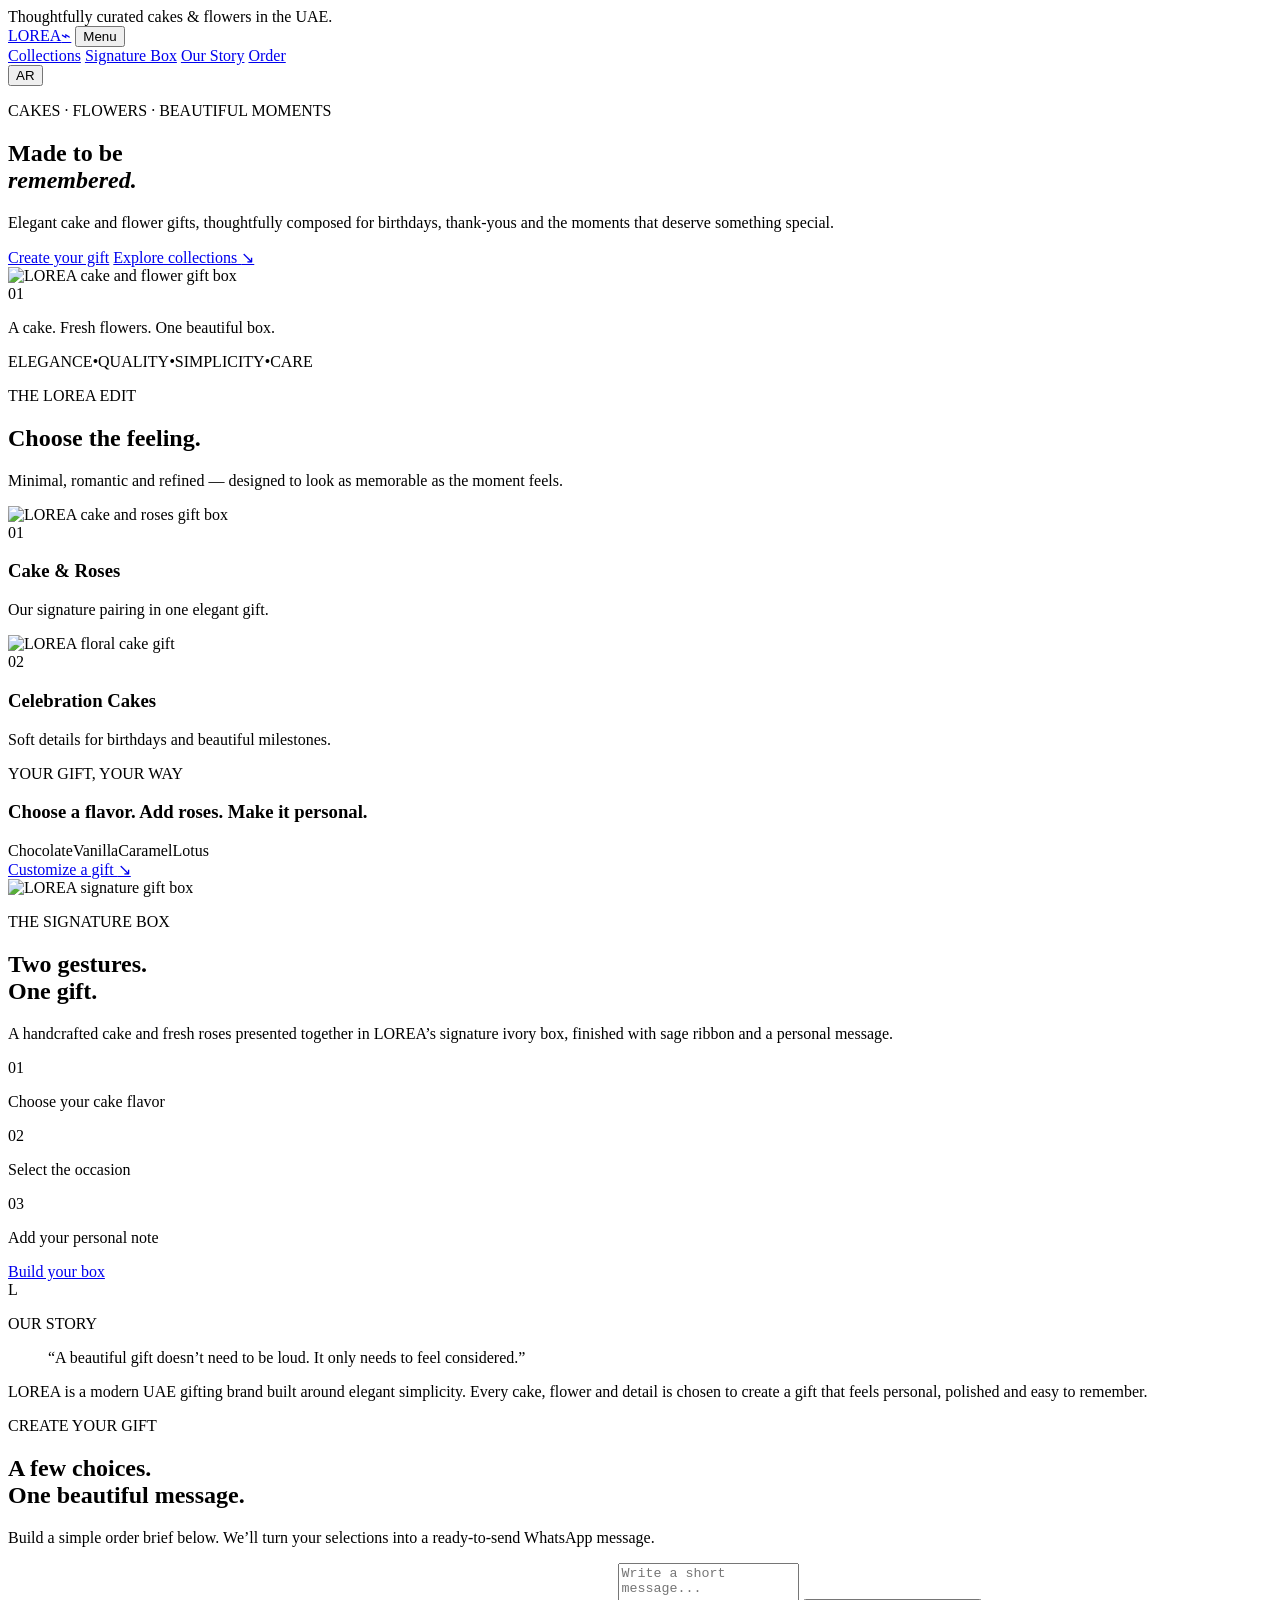
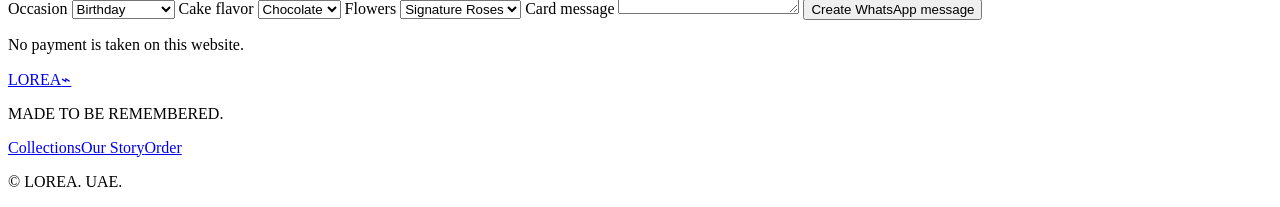
==== index.html @ e9dbecbe "Add LOREA landing page" ====
<!doctype html>
<html lang="en" dir="ltr">
<head>
  <meta charset="utf-8" />
  <meta name="viewport" content="width=device-width,initial-scale=1,viewport-fit=cover" />
  <meta name="theme-color" content="#F8F5F0" />
  <meta name="description" content="LOREA — elegant cakes, flowers and gifts made to be remembered." />
  <title>LOREA — Made to Be Remembered</title>
  <link rel="preconnect" href="https://fonts.googleapis.com">
  <link rel="preconnect" href="https://fonts.gstatic.com" crossorigin>
  <link href="https://fonts.googleapis.com/css2?family=Cormorant+Garamond:wght@400;500;600&family=Manrope:wght@300;400;500;600&display=swap" rel="stylesheet">
  <link rel="icon" href="assets/favicon.svg" type="image/svg+xml" />
  <link rel="stylesheet" href="styles.css" />
</head>
<body>
  <div class="announcement" data-i18n="announcement">Thoughtfully curated cakes & flowers in the UAE.</div>
  <header class="site-header" id="top">
    <a class="wordmark" href="#top" aria-label="LOREA home">LOREA<span class="leaf">⌁</span></a>
    <button class="menu-toggle" aria-label="Open menu" aria-expanded="false">Menu</button>
    <nav class="nav" aria-label="Primary navigation">
      <a href="#collections" data-i18n="navCollections">Collections</a>
      <a href="#signature" data-i18n="navSignature">Signature Box</a>
      <a href="#story" data-i18n="navStory">Our Story</a>
      <a href="#order" data-i18n="navOrder">Order</a>
    </nav>
    <button class="lang-toggle" type="button" aria-label="Switch language">AR</button>
  </header>

  <main>
    <section class="hero">
      <div class="hero-copy reveal">
        <p class="eyebrow" data-i18n="heroEyebrow">CAKES · FLOWERS · BEAUTIFUL MOMENTS</p>
        <h1 data-i18n="heroTitle">Made to be<br><em>remembered.</em></h1>
        <p class="hero-text" data-i18n="heroText">Elegant cake and flower gifts, thoughtfully composed for birthdays, thank-yous and the moments that deserve something special.</p>
        <div class="hero-actions">
          <a class="btn btn-dark" href="#order" data-i18n="heroCta">Create your gift</a>
          <a class="text-link" href="#collections" data-i18n="heroSecondary">Explore collections <span>↘</span></a>
        </div>
      </div>
      <div class="hero-visual reveal">
        <div class="hero-frame"><img src="assets/hero-gift.webp" alt="LOREA cake and flower gift box" fetchpriority="high"></div>
        <div class="hero-note"><span>01</span><p data-i18n="heroNote">A cake. Fresh flowers. One beautiful box.</p></div>
      </div>
    </section>

    <section class="trust-strip" aria-label="Brand values">
      <span data-i18n="value1">ELEGANCE</span><i>•</i><span data-i18n="value2">QUALITY</span><i>•</i><span data-i18n="value3">SIMPLICITY</span><i>•</i><span data-i18n="value4">CARE</span>
    </section>

    <section class="section collections" id="collections">
      <div class="section-heading reveal">
        <div><p class="eyebrow" data-i18n="collectionEyebrow">THE LOREA EDIT</p><h2 data-i18n="collectionTitle">Choose the feeling.</h2></div>
        <p data-i18n="collectionIntro">Minimal, romantic and refined — designed to look as memorable as the moment feels.</p>
      </div>
      <div class="collection-grid">
        <article class="collection-card collection-main reveal">
          <img src="assets/cake-roses.webp" alt="LOREA cake and roses gift box" loading="lazy">
          <div class="card-overlay"><span>01</span><div><h3 data-i18n="card1Title">Cake & Roses</h3><p data-i18n="card1Text">Our signature pairing in one elegant gift.</p></div></div>
        </article>
        <article class="collection-card reveal">
          <img src="assets/mothers-day.webp" alt="LOREA floral cake gift" loading="lazy">
          <div class="card-overlay"><span>02</span><div><h3 data-i18n="card2Title">Celebration Cakes</h3><p data-i18n="card2Text">Soft details for birthdays and beautiful milestones.</p></div></div>
        </article>
        <article class="editorial-card reveal">
          <p class="eyebrow" data-i18n="card3Eyebrow">YOUR GIFT, YOUR WAY</p>
          <h3 data-i18n="card3Title">Choose a flavor. Add roses. Make it personal.</h3>
          <div class="flavors">
            <span data-i18n="flavorChocolate">Chocolate</span><span data-i18n="flavorVanilla">Vanilla</span><span data-i18n="flavorCaramel">Caramel</span><span data-i18n="flavorLotus">Lotus</span>
          </div>
          <a class="text-link" href="#order" data-i18n="customizeLink">Customize a gift <span>↘</span></a>
        </article>
      </div>
    </section>

    <section class="signature" id="signature">
      <div class="signature-image reveal"><img src="assets/hero-gift.webp" alt="LOREA signature gift box" loading="lazy"></div>
      <div class="signature-copy reveal">
        <p class="eyebrow" data-i18n="signatureEyebrow">THE SIGNATURE BOX</p>
        <h2 data-i18n="signatureTitle">Two gestures.<br>One gift.</h2>
        <p data-i18n="signatureText">A handcrafted cake and fresh roses presented together in LOREA’s signature ivory box, finished with sage ribbon and a personal message.</p>
        <div class="signature-points">
          <div><span>01</span><p data-i18n="point1">Choose your cake flavor</p></div>
          <div><span>02</span><p data-i18n="point2">Select the occasion</p></div>
          <div><span>03</span><p data-i18n="point3">Add your personal note</p></div>
        </div>
        <a href="#order" class="btn btn-outline" data-i18n="signatureCta">Build your box</a>
      </div>
    </section>

    <section class="story section" id="story">
      <div class="story-mark reveal">L</div>
      <div class="story-copy reveal">
        <p class="eyebrow" data-i18n="storyEyebrow">OUR STORY</p>
        <blockquote data-i18n="storyQuote">“A beautiful gift doesn’t need to be loud. It only needs to feel considered.”</blockquote>
        <p data-i18n="storyText">LOREA is a modern UAE gifting brand built around elegant simplicity. Every cake, flower and detail is chosen to create a gift that feels personal, polished and easy to remember.</p>
      </div>
    </section>

    <section class="order-section" id="order">
      <div class="order-intro reveal">
        <p class="eyebrow" data-i18n="orderEyebrow">CREATE YOUR GIFT</p>
        <h2 data-i18n="orderTitle">A few choices.<br>One beautiful message.</h2>
        <p data-i18n="orderIntro">Build a simple order brief below. We’ll turn your selections into a ready-to-send WhatsApp message.</p>
      </div>
      <form class="order-builder reveal" id="orderForm">
        <label><span data-i18n="labelOccasion">Occasion</span>
          <select id="occasion"><option>Birthday</option><option>Thank You</option><option>Anniversary</option><option>Just Because</option><option>Other</option></select>
        </label>
        <label><span data-i18n="labelFlavor">Cake flavor</span>
          <select id="flavor"><option>Chocolate</option><option>Vanilla</option><option>Caramel</option><option>Lotus</option></select>
        </label>
        <label><span data-i18n="labelFlowers">Flowers</span>
          <select id="flowers"><option>Signature Roses</option><option>More Roses</option><option>No Flowers</option></select>
        </label>
        <label><span data-i18n="labelMessage">Card message</span>
          <textarea id="message" rows="3" maxlength="140" placeholder="Write a short message..."></textarea>
        </label>
        <button class="btn btn-dark" type="submit" data-i18n="orderButton">Create WhatsApp message</button>
        <p class="form-note" data-i18n="formNote">No payment is taken on this website.</p>
      </form>
    </section>
  </main>

  <footer class="footer">
    <div><a class="wordmark footer-logo" href="#top">LOREA<span class="leaf">⌁</span></a><p>MADE TO BE REMEMBERED.</p></div>
    <div class="footer-links"><a href="#collections" data-i18n="navCollections">Collections</a><a href="#story" data-i18n="navStory">Our Story</a><a href="#order" data-i18n="navOrder">Order</a></div>
    <p class="copyright">© <span id="year"></span> LOREA. UAE.</p>
  </footer>

  <div class="toast" role="status" aria-live="polite"></div>
  <script src="script.js"></script>
</body>
</html>
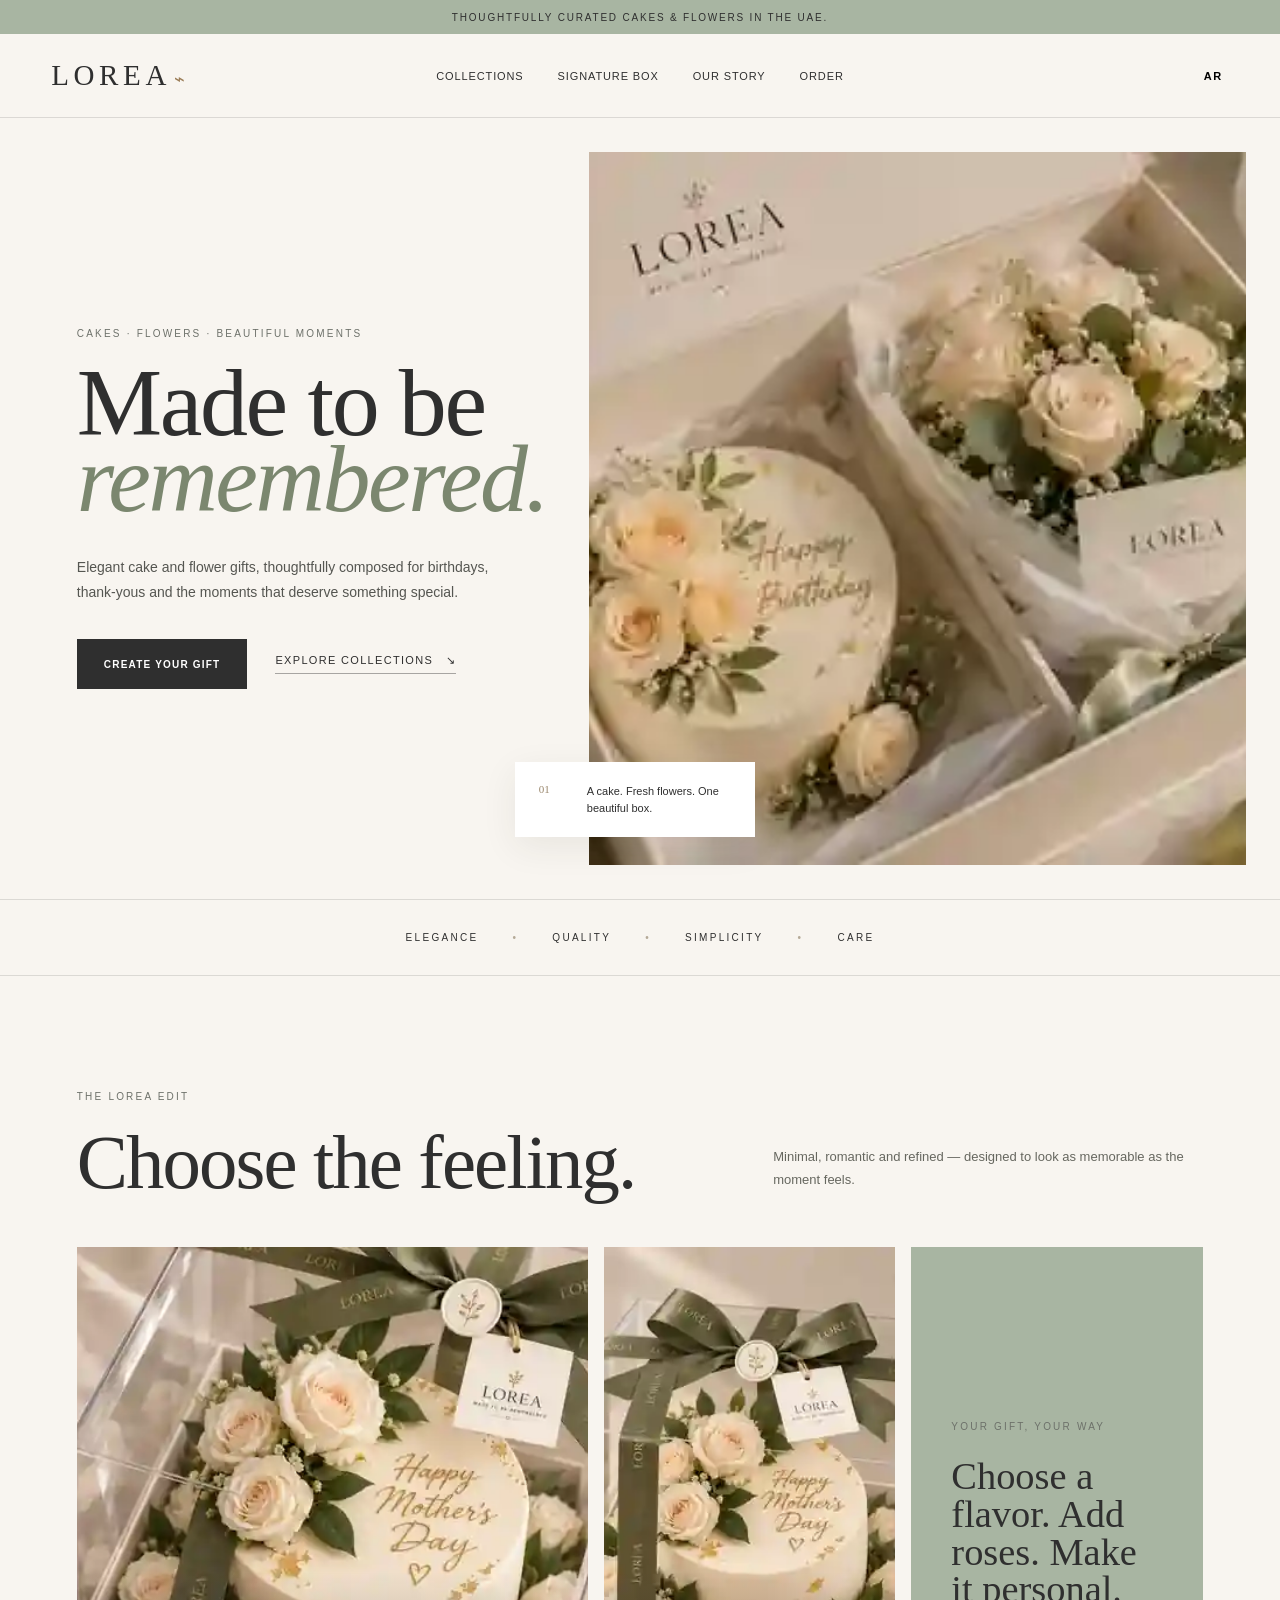
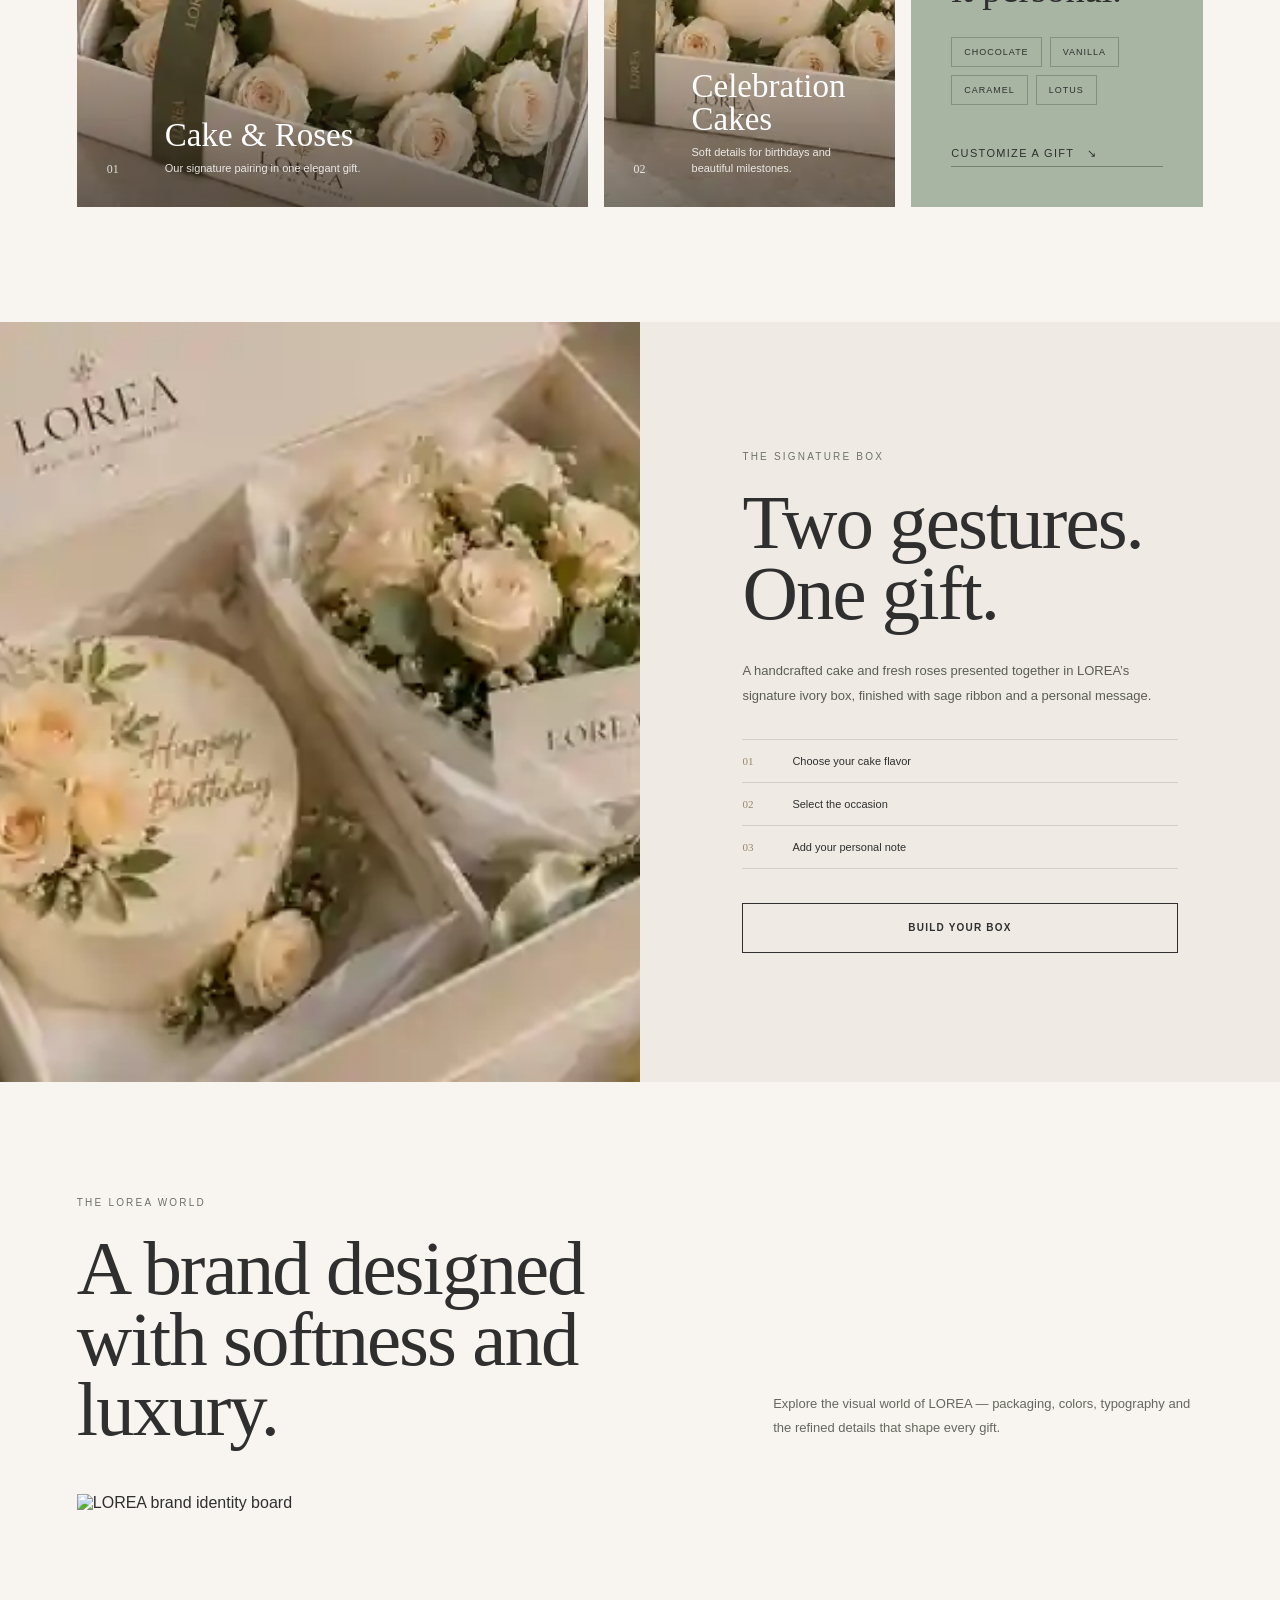
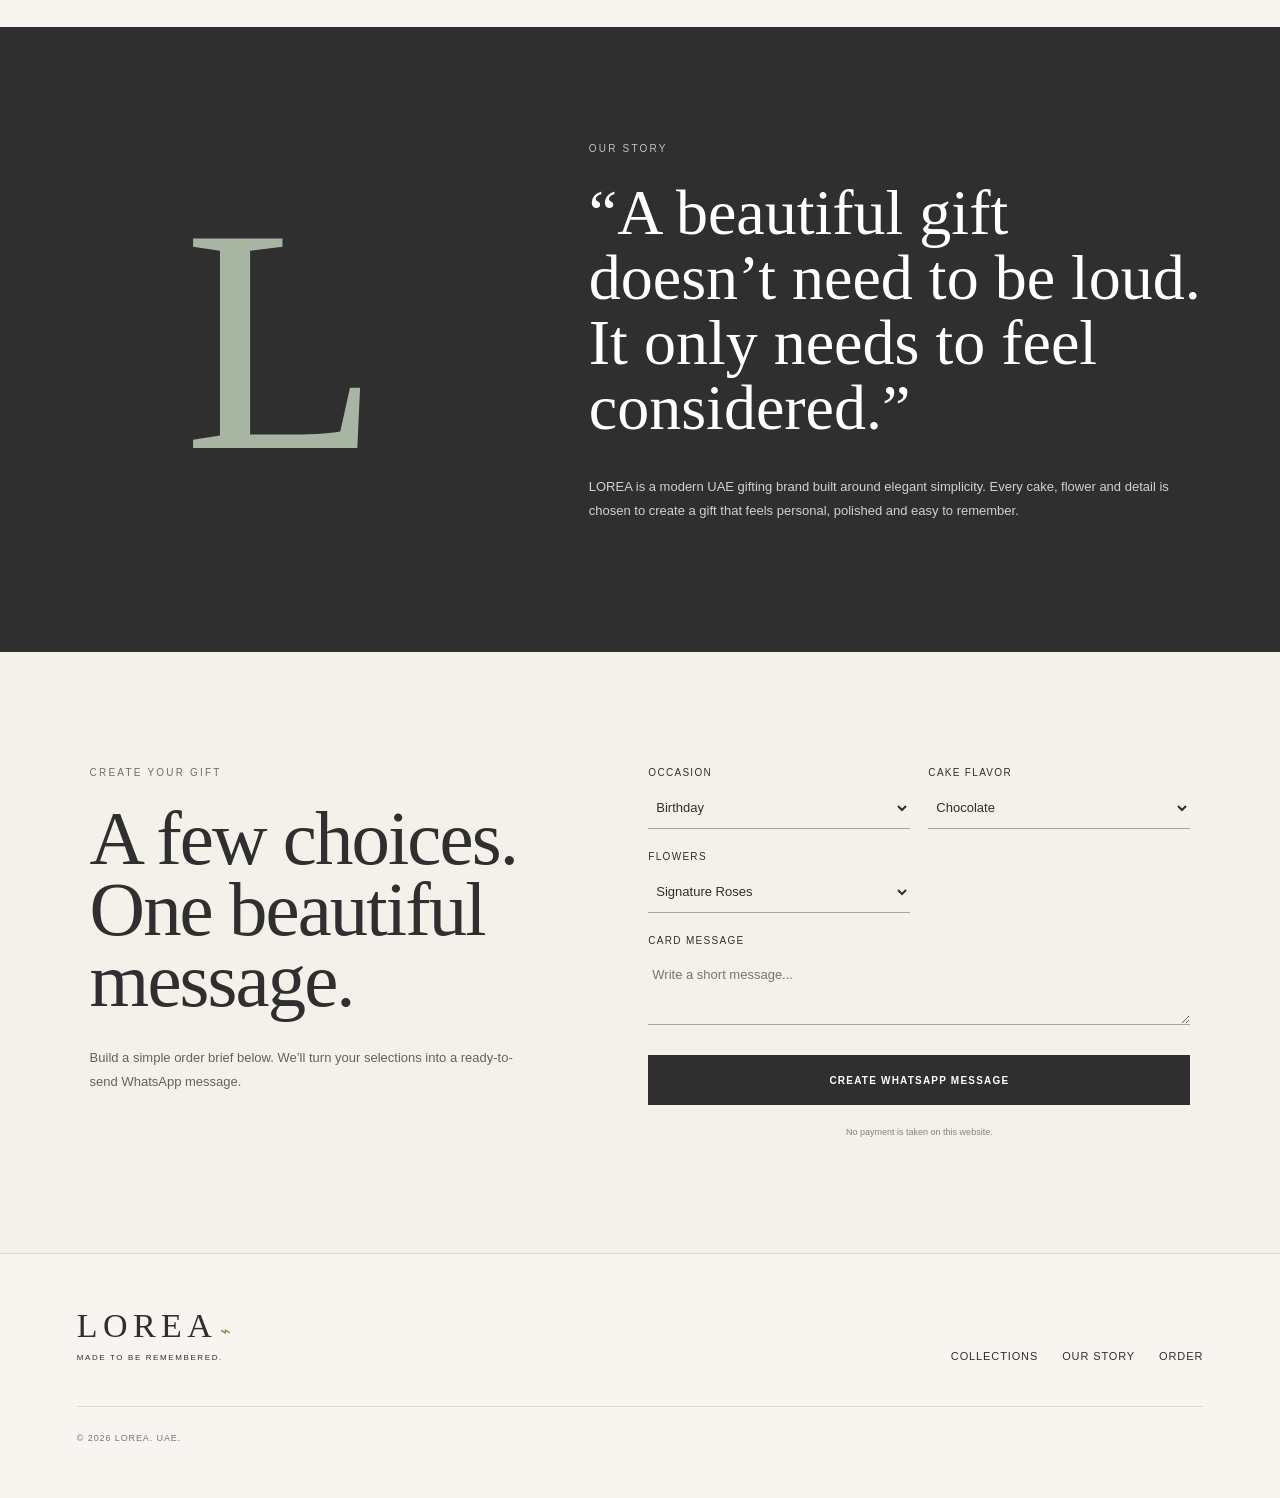
==== commit cc1cbdcc: "Add LOREA brand identity showcase" ====
--- a/index.html
+++ b/index.html
@@ -87,6 +87,16 @@
       </div>
     </section>
 
+    <section class="section board-showcase">
+      <div class="section-heading reveal">
+        <div><p class="eyebrow" data-i18n="boardEyebrow">THE LOREA WORLD</p><h2 data-i18n="boardTitle">A brand designed with softness and luxury.</h2></div>
+        <p data-i18n="boardIntro">Explore the visual world of LOREA — packaging, colors, typography and the refined details that shape every gift.</p>
+      </div>
+      <div class="board-frame reveal">
+        <img src="assets/brand-board.webp" alt="LOREA brand identity board" loading="lazy">
+      </div>
+    </section>
+
     <section class="story section" id="story">
       <div class="story-mark reveal">L</div>
       <div class="story-copy reveal">
--- a/styles.css
+++ b/styles.css
@@ -0,0 +1,3 @@
+:root{--ivory:#F8F5F0;--sage:#A8B5A2;--champagne:#D8C3A5;--charcoal:#2F2F2F;--white:#fff;--line:rgba(47,47,47,.14);--serif:"Cormorant Garamond",Georgia,serif;--sans:"Manrope",Arial,sans-serif}*{box-sizing:border-box}html{scroll-behavior:smooth}body{margin:0;background:var(--ivory);color:var(--charcoal);font-family:var(--sans);font-weight:400}.announcement{height:34px;background:var(--sage);display:flex;align-items:center;justify-content:center;font-size:10px;letter-spacing:.18em;text-transform:uppercase}.site-header{height:84px;display:grid;grid-template-columns:1fr auto 1fr;align-items:center;padding:0 clamp(20px,4vw,64px);border-bottom:1px solid var(--line);position:sticky;top:0;z-index:30;background:rgba(248,245,240,.92);backdrop-filter:blur(16px)}.wordmark{font:500 29px/1 var(--serif);letter-spacing:.16em;text-decoration:none;color:inherit;justify-self:start}.leaf{font-size:18px;color:#9b7d57;margin-left:3px}.nav{display:flex;gap:34px}.nav a,.footer-links a{color:inherit;text-decoration:none;font-size:11px;letter-spacing:.08em;text-transform:uppercase}.nav a{position:relative}.nav a:after{content:"";position:absolute;left:0;bottom:-7px;width:0;height:1px;background:var(--charcoal);transition:.25s}.nav a:hover:after{width:100%}.lang-toggle,.menu-toggle{border:0;background:none;font:600 11px var(--sans);letter-spacing:.14em;cursor:pointer}.lang-toggle{justify-self:end}.menu-toggle{display:none}.hero{min-height:calc(100svh - 118px);display:grid;grid-template-columns:46% 54%;border-bottom:1px solid var(--line)}.hero-copy{padding:clamp(70px,9vw,140px) clamp(28px,6vw,96px);display:flex;flex-direction:column;justify-content:center}.eyebrow{font-size:10px;letter-spacing:.22em;text-transform:uppercase;margin:0 0 26px;color:#6d716a}.hero h1,.section h2,.signature h2,.order-section h2{font-family:var(--serif);font-weight:400;letter-spacing:-.025em;margin:0}.hero h1{font-size:clamp(64px,7.5vw,118px);line-height:.79}.hero h1 em{font-weight:400;color:#7b876f}.hero-text{max-width:510px;font-size:14px;line-height:1.8;margin:38px 0 34px;color:#555651}.hero-actions{display:flex;align-items:center;gap:28px;flex-wrap:wrap}.btn{display:inline-flex;align-items:center;justify-content:center;min-height:50px;padding:0 26px;border:1px solid transparent;text-decoration:none;text-transform:uppercase;letter-spacing:.12em;font:600 10px var(--sans);cursor:pointer;transition:.25s}.btn-dark{background:var(--charcoal);color:#fff}.btn-dark:hover{background:#151515}.btn-outline{border-color:var(--charcoal);color:var(--charcoal);background:transparent}.btn-outline:hover{background:var(--charcoal);color:#fff}.text-link{font-size:11px;text-transform:uppercase;letter-spacing:.12em;color:inherit;text-decoration:none;border-bottom:1px solid rgba(47,47,47,.4);padding-bottom:6px}.text-link span{margin-left:8px}.hero-visual{position:relative;min-height:620px;padding:34px 34px 34px 0}.hero-frame{height:100%;overflow:hidden;background:#eee9e1}.hero-frame img{width:100%;height:100%;object-fit:cover;display:block;transition:transform 1.2s ease}.hero-frame:hover img{transform:scale(1.02)}.hero-note{position:absolute;left:-74px;bottom:62px;width:240px;background:var(--white);padding:21px 24px;display:grid;grid-template-columns:34px 1fr;gap:14px;box-shadow:0 10px 35px rgba(55,45,35,.08)}.hero-note span,.signature-points span{font:500 11px var(--serif);color:#99866b}.hero-note p{font:500 11px/1.5 var(--sans);margin:0}.trust-strip{min-height:76px;display:flex;align-items:center;justify-content:center;gap:34px;border-bottom:1px solid var(--line);font:500 10px var(--sans);letter-spacing:.23em}.trust-strip i{font-style:normal;color:#b5aa98}.section{padding:clamp(80px,9vw,140px) clamp(22px,6vw,92px)}.section-heading{display:grid;grid-template-columns:1fr minmax(270px,430px);gap:50px;align-items:end;margin-bottom:48px}.section h2,.signature h2,.order-section h2{font-size:clamp(52px,6vw,86px);line-height:.92}.section-heading>p{font-size:13px;line-height:1.8;color:#66675f;margin:0 0 7px}.collection-grid{display:grid;grid-template-columns:1.4fr .8fr .8fr;gap:16px}.collection-card{position:relative;overflow:hidden;min-height:560px;background:#e6e1d8}.collection-card img{width:100%;height:100%;object-fit:cover;position:absolute;inset:0;transition:transform .8s ease}.collection-card:hover img{transform:scale(1.025)}.collection-card:after{content:"";position:absolute;inset:0;background:linear-gradient(180deg,transparent 58%,rgba(24,24,20,.56))}.card-overlay{position:absolute;left:0;right:0;bottom:0;z-index:2;color:white;padding:30px;display:grid;grid-template-columns:42px 1fr;gap:16px;align-items:end}.card-overlay span{font:500 12px var(--serif);opacity:.8}.card-overlay h3{font:500 33px/1 var(--serif);margin:0 0 8px}.card-overlay p{font-size:11px;line-height:1.5;margin:0;opacity:.85}.editorial-card{min-height:560px;background:var(--sage);padding:40px;display:flex;flex-direction:column;justify-content:flex-end}.editorial-card h3{font:400 clamp(36px,3vw,48px)/.98 var(--serif);margin:0 0 28px}.flavors{display:flex;flex-wrap:wrap;gap:8px;margin-bottom:42px}.flavors span{border:1px solid rgba(47,47,47,.28);padding:9px 12px;font-size:9px;letter-spacing:.11em;text-transform:uppercase}.signature{display:grid;grid-template-columns:1fr 1fr;min-height:760px;background:#efebe4}.signature-image{min-height:680px}.signature-image img{width:100%;height:100%;object-fit:cover;display:block}.signature-copy{padding:clamp(60px,8vw,120px);display:flex;flex-direction:column;justify-content:center}.signature-copy>p:not(.eyebrow){font-size:13px;line-height:1.9;color:#5b5c56;max-width:500px;margin:30px 0}.signature-points{border-top:1px solid var(--line);margin-bottom:34px}.signature-points div{display:grid;grid-template-columns:50px 1fr;border-bottom:1px solid var(--line);padding:15px 0}.signature-points p{margin:0;font-size:11px}.story{display:grid;grid-template-columns:.8fr 1.2fr;gap:8vw;align-items:center;background:var(--charcoal);color:white}.story-mark{font:400 clamp(180px,25vw,420px)/.7 var(--serif);color:#a8b5a2;text-align:center;opacity:.92}.story-copy blockquote{font:400 clamp(38px,5vw,72px)/1.02 var(--serif);margin:0 0 34px;max-width:900px}.story-copy>p:last-child{font-size:13px;line-height:1.9;color:#d4d1cc;max-width:650px}.story .eyebrow{color:#bfc7ba}.order-section{padding:clamp(80px,9vw,140px) clamp(22px,7vw,110px);display:grid;grid-template-columns:.9fr 1.1fr;gap:9vw;background:#f4f1eb}.order-intro>p:last-child{font-size:13px;line-height:1.8;color:#62635d;max-width:450px;margin-top:30px}.order-builder{display:grid;grid-template-columns:1fr 1fr;gap:22px 18px;align-content:center}.order-builder label{display:flex;flex-direction:column;gap:9px}.order-builder label:nth-child(4){grid-column:1/-1}.order-builder label span{font-size:10px;text-transform:uppercase;letter-spacing:.13em}.order-builder select,.order-builder textarea{width:100%;border:0;border-bottom:1px solid #aaa69f;background:transparent;border-radius:0;padding:12px 4px;font:400 13px var(--sans);color:var(--charcoal);outline:none}.order-builder select:focus,.order-builder textarea:focus{border-color:var(--charcoal)}.order-builder button{grid-column:1/-1;margin-top:8px}.form-note{grid-column:1/-1;margin:0;text-align:center;font-size:9px;color:#85837e}.footer{padding:55px clamp(22px,6vw,92px);display:grid;grid-template-columns:1fr auto;gap:36px;border-top:1px solid var(--line);align-items:end}.footer-logo{font-size:34px}.footer>div:first-child p{font-size:8px;letter-spacing:.2em;margin:10px 0 0}.footer-links{display:flex;gap:24px}.copyright{grid-column:1/-1;margin:8px 0 0;padding-top:26px;border-top:1px solid var(--line);font-size:9px;letter-spacing:.1em;color:#777}.toast{position:fixed;left:50%;bottom:24px;transform:translate(-50%,20px);background:#20201d;color:#fff;padding:12px 18px;font-size:10px;letter-spacing:.05em;opacity:0;pointer-events:none;transition:.3s;z-index:50}.toast.show{opacity:1;transform:translate(-50%,0)}.reveal{opacity:0;transform:translateY(16px);transition:opacity .7s ease,transform .7s ease}.reveal.visible{opacity:1;transform:none}
+html[dir="rtl"] body{font-family:var(--sans)}html[dir="rtl"] .hero h1,html[dir="rtl"] .section h2,html[dir="rtl"] .signature h2,html[dir="rtl"] .order-section h2,html[dir="rtl"] .story-copy blockquote{font-family:var(--serif)}html[dir="rtl"] .leaf{margin-left:0;margin-right:3px}html[dir="rtl"] .hero-visual{padding:34px 0 34px 34px}html[dir="rtl"] .hero-note{left:auto;right:-74px}html[dir="rtl"] .text-link span{margin-left:0;margin-right:8px}
+@media(max-width:980px){.site-header{grid-template-columns:1fr auto auto;gap:14px}.nav{display:none;position:absolute;top:84px;left:0;right:0;background:var(--ivory);padding:28px;flex-direction:column;border-bottom:1px solid var(--line)}.nav.open{display:flex}.menu-toggle{display:block;justify-self:end}.hero{grid-template-columns:1fr}.hero-copy{padding-top:80px;padding-bottom:70px}.hero h1{font-size:clamp(64px,16vw,100px)}.hero-visual{padding:0 20px 70px;min-height:580px}.hero-note{left:36px;bottom:36px}.collection-grid{grid-template-columns:1fr 1fr}.collection-main{grid-column:1/-1;min-height:680px}.editorial-card{min-height:500px}.signature{grid-template-columns:1fr}.signature-image{min-height:680px}.story{grid-template-columns:1fr}.story-mark{display:none}.order-section{grid-template-columns:1fr;gap:60px}html[dir="rtl"] .hero-visual{padding:0 20px 70px}html[dir="rtl"] .hero-note{right:36px}.section-heading{grid-template-columns:1fr}.footer{grid-template-columns:1fr}.footer-links{flex-wrap:wrap}}@media(max-width:640px){.announcement{font-size:8px;padding:0 12px;text-align:center}.site-header{height:72px;padding:0 18px}.nav{top:72px}.wordmark{font-size:25px}.hero-copy{padding:60px 22px 58px}.hero h1{font-size:65px}.hero-text{font-size:13px;margin-top:28px}.hero-visual{min-height:470px}.hero-note{width:210px}.trust-strip{overflow:hidden;justify-content:flex-start;padding:0 22px;gap:20px;white-space:nowrap}.section{padding:78px 20px}.section h2,.signature h2,.order-section h2{font-size:50px}.collection-grid{grid-template-columns:1fr}.collection-main{grid-column:auto}.collection-card,.collection-main,.editorial-card{min-height:510px}.signature-image{min-height:520px}.signature-copy{padding:72px 22px}.story-copy blockquote{font-size:42px}.order-section{padding:78px 22px}.order-builder{grid-template-columns:1fr}.order-builder label:nth-child(4),.order-builder button,.form-note{grid-column:1}.footer{padding:48px 22px}.footer-links{gap:18px}}
